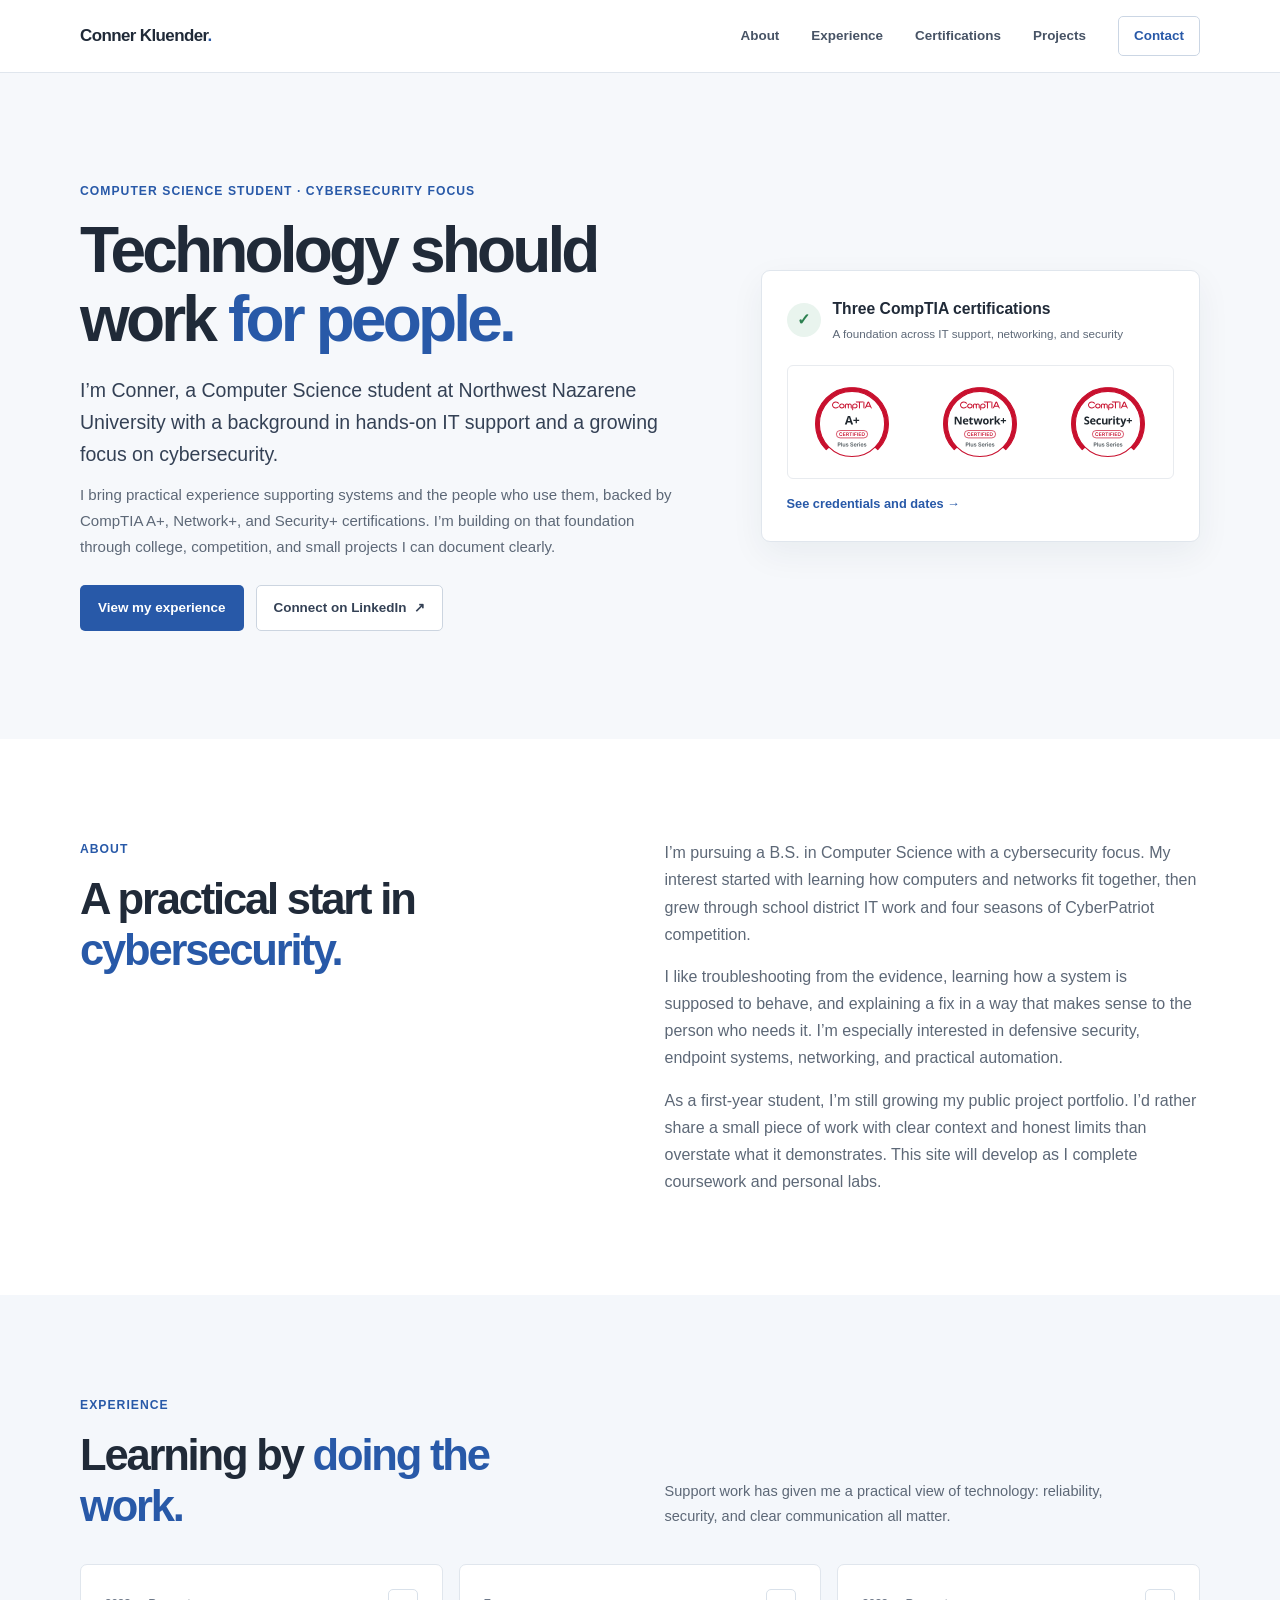
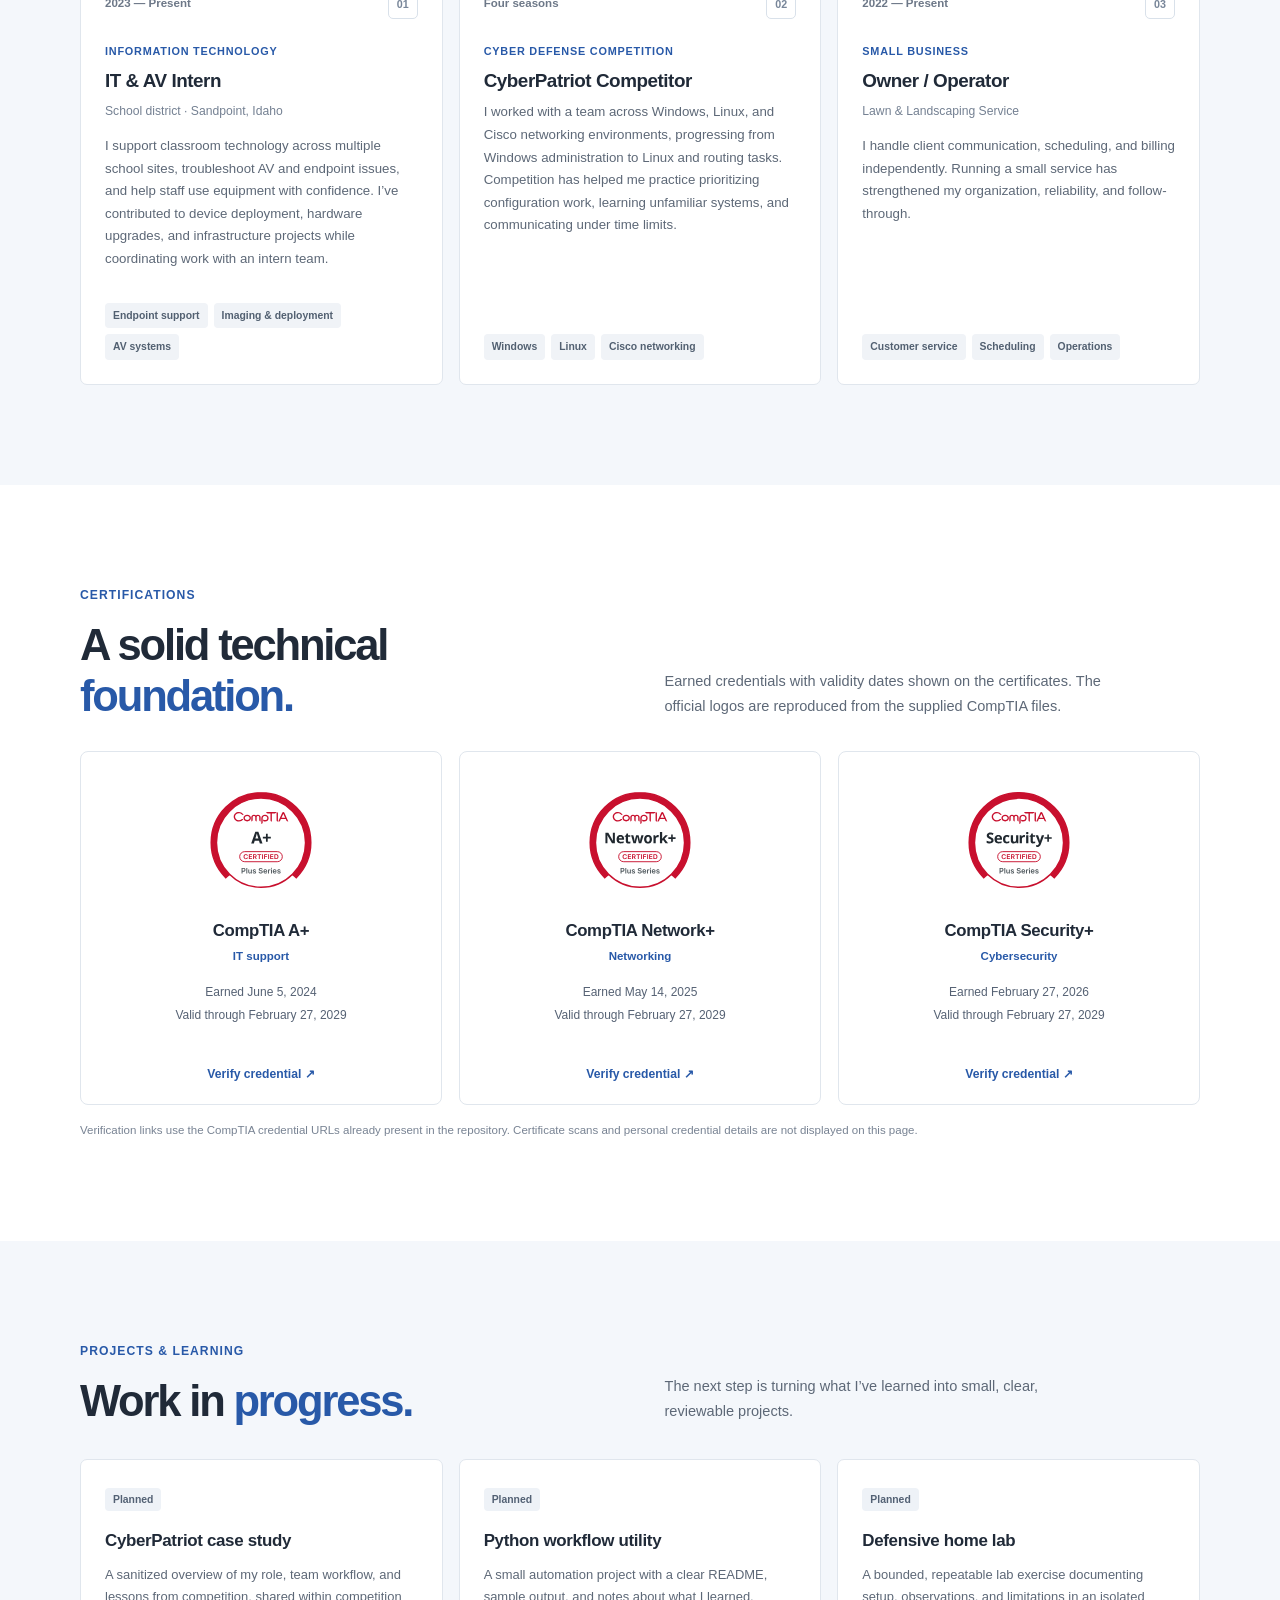
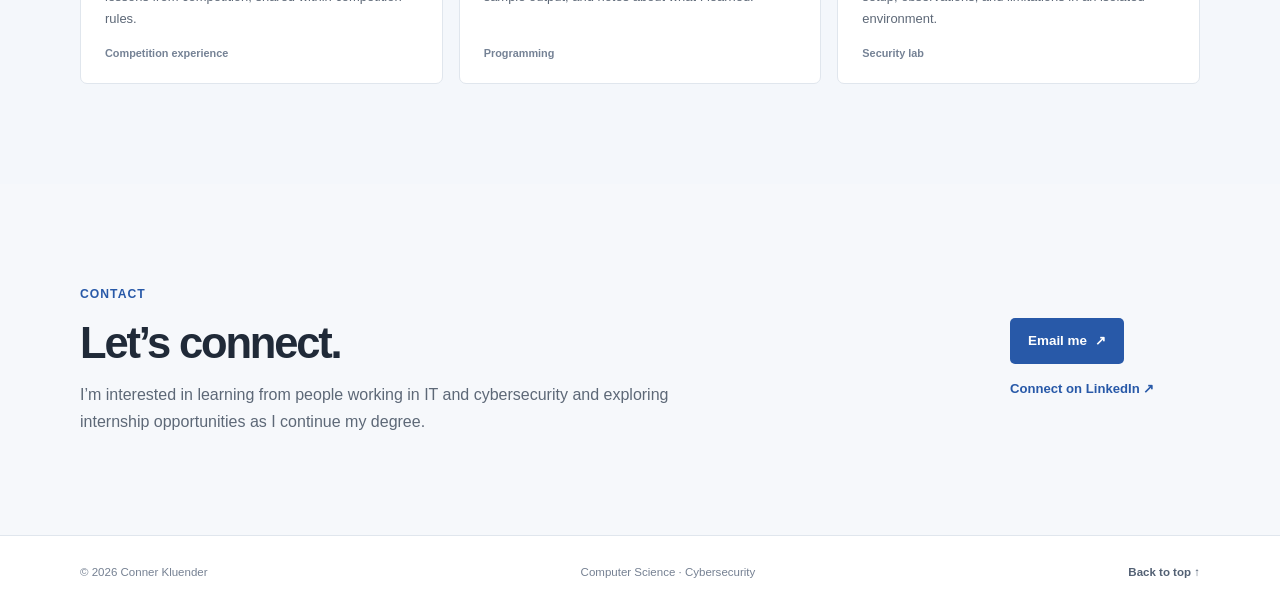
==== index.html @ 27218ed0 "chatgpt website design" ====
<!doctype html>
<html lang="en">
<head>
  <meta charset="utf-8">
  <meta name="viewport" content="width=device-width, initial-scale=1">
  <meta name="description" content="Conner Kluender is a Computer Science student focused on cybersecurity, with hands-on IT support experience and CompTIA A+, Network+, and Security+ certifications.">
  <meta name="theme-color" content="#ffffff">
  <title>Conner Kluender | Computer Science &amp; Cybersecurity</title>
  <link rel="stylesheet" href="./styles.css">
</head>
<body>
  <a class="skip-link" href="#main">Skip to content</a>

  <header class="site-header">
    <div class="container header-inner">
      <a class="brand" href="#top" aria-label="Conner Kluender home">Conner Kluender<span class="brand-dot">.</span></a>
      <nav class="main-nav" aria-label="Main navigation">
        <a href="#about">About</a>
        <a href="#experience">Experience</a>
        <a href="#certifications">Certifications</a>
        <a href="#projects">Projects</a>
        <a class="nav-contact" href="#contact">Contact</a>
      </nav>
    </div>
  </header>

  <main id="main">
    <section class="hero" id="top" aria-labelledby="hero-title">
      <div class="container hero-grid">
        <div class="hero-copy">
          <p class="eyebrow">Computer Science student · Cybersecurity focus</p>
          <h1 id="hero-title">Technology should work <span>for people.</span></h1>
          <p class="hero-lede">I’m Conner, a Computer Science student at Northwest Nazarene University with a background in hands-on IT support and a growing focus on cybersecurity.</p>
          <p class="hero-detail">I bring practical experience supporting systems and the people who use them, backed by CompTIA A+, Network+, and Security+ certifications. I’m building on that foundation through college, competition, and small projects I can document clearly.</p>
          <div class="hero-actions">
            <a class="button button-primary" href="#experience">View my experience</a>
            <a class="button button-secondary" href="https://www.linkedin.com/in/conner-kluender-5b7948302" target="_blank" rel="noopener noreferrer">Connect on LinkedIn <span aria-hidden="true">↗</span></a>
          </div>
        </div>
        <aside class="hero-proof" aria-label="CompTIA certifications">
          <div class="proof-heading"><span class="proof-icon" aria-hidden="true">✓</span><div><strong>Three CompTIA certifications</strong><small>A foundation across IT support, networking, and security</small></div></div>
          <div class="proof-logos">
            <a href="#certifications" aria-label="View CompTIA A+ certification details"><img src="./assets/certifications/a-plus.svg" alt="CompTIA A+ certification logo" width="90" height="90"></a>
            <a href="#certifications" aria-label="View CompTIA Network+ certification details"><img src="./assets/certifications/network-plus.svg" alt="CompTIA Network+ certification logo" width="90" height="90"></a>
            <a href="#certifications" aria-label="View CompTIA Security+ certification details"><img src="./assets/certifications/security-plus.svg" alt="CompTIA Security+ certification logo" width="90" height="90"></a>
          </div>
          <a class="proof-link" href="#certifications">See credentials and dates <span aria-hidden="true">→</span></a>
        </aside>
      </div>
    </section>

    <section class="about section" id="about" aria-labelledby="about-title">
      <div class="container content-grid">
        <div class="section-intro">
          <p class="eyebrow">About</p>
          <h2 id="about-title">A practical start in <span>cybersecurity.</span></h2>
        </div>
        <div class="body-copy">
          <p>I’m pursuing a B.S. in Computer Science with a cybersecurity focus. My interest started with learning how computers and networks fit together, then grew through school district IT work and four seasons of CyberPatriot competition.</p>
          <p>I like troubleshooting from the evidence, learning how a system is supposed to behave, and explaining a fix in a way that makes sense to the person who needs it. I’m especially interested in defensive security, endpoint systems, networking, and practical automation.</p>
          <p>As a first-year student, I’m still growing my public project portfolio. I’d rather share a small piece of work with clear context and honest limits than overstate what it demonstrates. This site will develop as I complete coursework and personal labs.</p>
        </div>
      </div>
    </section>

    <section class="experience section section-soft" id="experience" aria-labelledby="experience-title">
      <div class="container">
        <div class="section-title-row">
          <div class="section-intro"><p class="eyebrow">Experience</p><h2 id="experience-title">Learning by <span>doing the work.</span></h2></div>
          <p class="section-note">Support work has given me a practical view of technology: reliability, security, and clear communication all matter.</p>
        </div>
        <div class="experience-cards">
          <article class="experience-card">
            <div class="card-meta"><span>2023 — Present</span><span class="card-symbol" aria-hidden="true">01</span></div>
            <p class="card-label">Information Technology</p>
            <h3>IT &amp; AV Intern</h3>
            <p class="card-subtitle">School district · Sandpoint, Idaho</p>
            <p>I support classroom technology across multiple school sites, troubleshoot AV and endpoint issues, and help staff use equipment with confidence. I’ve contributed to device deployment, hardware upgrades, and infrastructure projects while coordinating work with an intern team.</p>
            <ul class="tag-list"><li>Endpoint support</li><li>Imaging &amp; deployment</li><li>AV systems</li></ul>
          </article>
          <article class="experience-card">
            <div class="card-meta"><span>Four seasons</span><span class="card-symbol" aria-hidden="true">02</span></div>
            <p class="card-label">Cyber Defense Competition</p>
            <h3>CyberPatriot Competitor</h3>
            <p>I worked with a team across Windows, Linux, and Cisco networking environments, progressing from Windows administration to Linux and routing tasks. Competition has helped me practice prioritizing configuration work, learning unfamiliar systems, and communicating under time limits.</p>
            <ul class="tag-list"><li>Windows</li><li>Linux</li><li>Cisco networking</li></ul>
          </article>
          <article class="experience-card">
            <div class="card-meta"><span>2022 — Present</span><span class="card-symbol" aria-hidden="true">03</span></div>
            <p class="card-label">Small Business</p>
            <h3>Owner / Operator</h3>
            <p class="card-subtitle">Lawn &amp; Landscaping Service</p>
            <p>I handle client communication, scheduling, and billing independently. Running a small service has strengthened my organization, reliability, and follow-through.</p>
            <ul class="tag-list"><li>Customer service</li><li>Scheduling</li><li>Operations</li></ul>
          </article>
        </div>
      </div>
    </section>

    <section class="certifications section" id="certifications" aria-labelledby="certifications-title">
      <div class="container">
        <div class="section-title-row cert-title-row">
          <div class="section-intro"><p class="eyebrow">Certifications</p><h2 id="certifications-title">A solid technical <span>foundation.</span></h2></div>
          <p class="section-note">Earned credentials with validity dates shown on the certificates. The official logos are reproduced from the supplied CompTIA files.</p>
        </div>
        <div class="certification-cards">
          <article class="certification-card">
            <div class="cert-logo"><img src="./assets/certifications/a-plus.svg" alt="CompTIA A+ certification logo" width="112" height="112" loading="lazy"></div>
            <h3>CompTIA A+</h3><p class="cert-focus">IT support</p>
            <p class="cert-date">Earned June 5, 2024</p><p class="cert-valid">Valid through February 27, 2029</p>
            <a class="cert-verify" href="https://cp.certmetrics.com/CompTIA/en/public/verify/credential/GJ399EG734K0VD56" target="_blank" rel="noopener noreferrer">Verify credential <span aria-hidden="true">↗</span></a>
          </article>
          <article class="certification-card">
            <div class="cert-logo"><img src="./assets/certifications/network-plus.svg" alt="CompTIA Network+ certification logo" width="112" height="112" loading="lazy"></div>
            <h3>CompTIA Network+</h3><p class="cert-focus">Networking</p>
            <p class="cert-date">Earned May 14, 2025</p><p class="cert-valid">Valid through February 27, 2029</p>
            <a class="cert-verify" href="https://cp.certmetrics.com/CompTIA/en/public/verify/credential/4NP4XCHY41QESWEJ" target="_blank" rel="noopener noreferrer">Verify credential <span aria-hidden="true">↗</span></a>
          </article>
          <article class="certification-card">
            <div class="cert-logo"><img src="./assets/certifications/security-plus.svg" alt="CompTIA Security+ certification logo" width="112" height="112" loading="lazy"></div>
            <h3>CompTIA Security+</h3><p class="cert-focus">Cybersecurity</p>
            <p class="cert-date">Earned February 27, 2026</p><p class="cert-valid">Valid through February 27, 2029</p>
            <a class="cert-verify" href="https://cp.certmetrics.com/CompTIA/en/public/verify/credential/5018861767ce4db5a5cb42b95dcff2b0" target="_blank" rel="noopener noreferrer">Verify credential <span aria-hidden="true">↗</span></a>
          </article>
        </div>
        <p class="cert-footnote">Verification links use the CompTIA credential URLs already present in the repository. Certificate scans and personal credential details are not displayed on this page.</p>
      </div>
    </section>

    <section class="projects section section-soft" id="projects" aria-labelledby="projects-title">
      <div class="container">
        <div class="section-title-row">
          <div class="section-intro"><p class="eyebrow">Projects &amp; learning</p><h2 id="projects-title">Work in <span>progress.</span></h2></div>
          <p class="section-note">The next step is turning what I’ve learned into small, clear, reviewable projects.</p>
        </div>
        <div class="project-cards">
          <article class="project-card"><span class="project-status">Planned</span><h3>CyberPatriot case study</h3><p>A sanitized overview of my role, team workflow, and lessons from competition, shared within competition rules.</p><span class="project-kind">Competition experience</span></article>
          <article class="project-card"><span class="project-status">Planned</span><h3>Python workflow utility</h3><p>A small automation project with a clear README, sample output, and notes about what I learned.</p><span class="project-kind">Programming</span></article>
          <article class="project-card"><span class="project-status">Planned</span><h3>Defensive home lab</h3><p>A bounded, repeatable lab exercise documenting setup, observations, and limitations in an isolated environment.</p><span class="project-kind">Security lab</span></article>
        </div>
      </div>
    </section>

    <section class="contact section" id="contact" aria-labelledby="contact-title">
      <div class="container contact-inner">
        <div><p class="eyebrow">Contact</p><h2 id="contact-title">Let’s connect.</h2><p>I’m interested in learning from people working in IT and cybersecurity and exploring internship opportunities as I continue my degree.</p></div>
        <div class="contact-actions"><a class="button button-primary" href="mailto:ckluender@my.nnu.edu">Email me <span aria-hidden="true">↗</span></a><a class="contact-link" href="https://www.linkedin.com/in/conner-kluender-5b7948302" target="_blank" rel="noopener noreferrer">Connect on LinkedIn <span aria-hidden="true">↗</span></a></div>
      </div>
    </section>
  </main>

  <footer class="site-footer"><div class="container footer-inner"><p>© 2026 Conner Kluender</p><p>Computer Science · Cybersecurity</p><a href="#top">Back to top ↑</a></div></footer>
</body>
</html>
---- styles.css ----
:root {
  color-scheme: light;
  --ink: #202a38;
  --muted: #5d6877;
  --soft: #f4f7fb;
  --line: #e0e6ed;
  --blue: #2859a8;
  --blue-dark: #1c427e;
  --blue-pale: #eef4fc;
  --white: #fff;
  --content: 1120px;
  --font: "Segoe UI", Arial, sans-serif;
}

* { box-sizing: border-box; }
html { scroll-behavior: smooth; scroll-padding-top: 82px; }
body { margin: 0; color: var(--ink); background: var(--white); font: 16px/1.7 var(--font); -webkit-font-smoothing: antialiased; }
a { color: inherit; }
.container { width: min(var(--content), calc(100% - 48px)); margin-inline: auto; }
.skip-link { position: absolute; top: 8px; left: 8px; z-index: 20; padding: 10px 14px; transform: translateY(-160%); border-radius: 5px; background: var(--white); color: var(--ink); box-shadow: 0 2px 12px #0002; }
.skip-link:focus { transform: translateY(0); }
.site-header { position: sticky; top: 0; z-index: 10; border-bottom: 1px solid var(--line); background: rgba(255, 255, 255, .97); }
.header-inner { display: flex; min-height: 72px; align-items: center; justify-content: space-between; gap: 28px; }
.brand { color: var(--ink); font-size: 1.06rem; font-weight: 750; letter-spacing: -.035em; text-decoration: none; white-space: nowrap; }
.brand-dot { color: var(--blue); }
.main-nav { display: flex; align-items: center; gap: clamp(17px, 2.7vw, 32px); }
.main-nav a { color: #475365; font-size: .84rem; font-weight: 600; text-decoration: none; transition: color .18s ease; }
.main-nav a:hover { color: var(--blue); }
.main-nav .nav-contact { padding: 8px 15px; border: 1px solid #cbd6e4; border-radius: 5px; color: var(--blue); }
.main-nav .nav-contact:hover { border-color: var(--blue); background: var(--blue-pale); }
.hero { padding: clamp(64px, 8.5vw, 108px) 0; background: #f6f8fb; }
.hero-grid { display: grid; grid-template-columns: minmax(0, 1.15fr) minmax(340px, .85fr); gap: clamp(42px, 7vw, 86px); align-items: center; }
.eyebrow { margin: 0 0 14px; color: var(--blue); font-size: .76rem; font-weight: 750; letter-spacing: .085em; text-transform: uppercase; }
h1, h2, h3, p { margin-top: 0; }
h1 { max-width: 650px; margin-bottom: 20px; font-size: clamp(2.6rem, 5vw, 4.2rem); font-weight: 730; letter-spacing: -.06em; line-height: 1.08; }
h1 span, h2 span { color: var(--blue); }
.hero-lede { max-width: 620px; margin-bottom: 12px; color: #344155; font-size: clamp(1.05rem, 1.6vw, 1.22rem); line-height: 1.65; }
.hero-detail { max-width: 620px; margin-bottom: 26px; color: var(--muted); font-size: .94rem; }
.hero-actions { display: flex; flex-wrap: wrap; gap: 12px; }
.button { display: inline-flex; min-height: 46px; align-items: center; justify-content: center; gap: 8px; padding: 0 17px; border: 1px solid transparent; border-radius: 5px; font-size: .84rem; font-weight: 700; text-decoration: none; transition: background .18s ease, border-color .18s ease, transform .18s ease; }
.button:hover { transform: translateY(-1px); }
.button-primary { background: var(--blue); color: var(--white); }
.button-primary:hover { background: var(--blue-dark); }
.button-secondary { border-color: #ccd5e0; background: var(--white); color: #344155; }
.button-secondary:hover { border-color: #9eafc3; background: #fbfcfe; }
.hero-proof { padding: 25px; border: 1px solid var(--line); border-radius: 9px; background: var(--white); box-shadow: 0 12px 34px rgba(25, 46, 76, .06); }
.proof-heading { display: flex; align-items: center; gap: 12px; margin-bottom: 21px; }
.proof-icon { display: grid; width: 34px; height: 34px; flex: none; place-items: center; border-radius: 50%; background: #e9f4ee; color: #2c8050; font-weight: 800; }
.proof-heading strong, .proof-heading small { display: block; }
.proof-heading strong { font-size: .98rem; }
.proof-heading small { margin-top: 2px; color: var(--muted); font-size: .73rem; }
.proof-logos { display: grid; grid-template-columns: repeat(3, 1fr); gap: 8px; align-items: center; justify-items: center; padding: 12px 5px; border: 1px solid #e8ebef; border-radius: 6px; background: #fff; }
.proof-logos a { display: grid; min-width: 0; min-height: 78px; place-items: center; padding: 3px; border-radius: 4px; }
.proof-logos a:hover { background: #f6f7f9; }
.proof-logos img { display: block; width: min(100%, 82px); height: auto; }
.proof-link { display: inline-block; margin-top: 14px; color: var(--blue); font-size: .8rem; font-weight: 700; text-decoration: none; }
.proof-link:hover { text-decoration: underline; text-underline-offset: 3px; }
.section { padding: clamp(65px, 8vw, 100px) 0; }
.content-grid, .section-title-row { display: grid; grid-template-columns: minmax(0, .95fr) minmax(0, 1.05fr); gap: clamp(38px, 8vw, 100px); align-items: start; }
h2 { margin-bottom: 0; font-size: clamp(2rem, 3.4vw, 3rem); font-weight: 720; letter-spacing: -.05em; line-height: 1.17; }
.body-copy { color: var(--muted); }
.body-copy p { margin-bottom: 15px; }
.body-copy p:last-child { margin-bottom: 0; }
.section-soft { background: var(--soft); }
.section-title-row { align-items: end; margin-bottom: 32px; }
.section-note { max-width: 440px; margin: 0 0 3px; color: var(--muted); font-size: .91rem; }
.experience-cards { display: grid; grid-template-columns: repeat(3, minmax(0, 1fr)); gap: 16px; }
.experience-card { display: flex; min-height: 390px; flex-direction: column; padding: 24px; border: 1px solid var(--line); border-radius: 7px; background: var(--white); }
.card-meta { display: flex; align-items: center; justify-content: space-between; margin-bottom: 23px; color: #6d7888; font-size: .72rem; font-weight: 650; }
.card-symbol { display: grid; width: 30px; height: 30px; place-items: center; border: 1px solid #d9e1ea; border-radius: 5px; color: #788699; font-size: .67rem; }
.card-label { margin-bottom: 5px; color: var(--blue); font-size: .68rem; font-weight: 750; letter-spacing: .07em; text-transform: uppercase; }
.experience-card h3 { margin-bottom: 4px; font-size: 1.18rem; letter-spacing: -.025em; }
.card-subtitle { margin-bottom: 13px; color: #748092; font-size: .76rem; }
.experience-card > p:not(.card-label):not(.card-subtitle) { margin-bottom: 18px; color: var(--muted); font-size: .83rem; line-height: 1.7; }
.tag-list { display: flex; flex-wrap: wrap; gap: 6px; margin: auto 0 0; padding: 14px 0 0; list-style: none; }
.tag-list li { padding: 4px 8px; border-radius: 4px; background: #f0f3f7; color: #526071; font-size: .65rem; font-weight: 600; }
.certifications { background: var(--white); }
.cert-title-row { margin-bottom: 30px; }
.certification-cards { display: grid; grid-template-columns: repeat(3, minmax(0, 1fr)); gap: 17px; }
.certification-card { display: flex; min-height: 354px; flex-direction: column; align-items: center; padding: 23px 20px 20px; border: 1px solid var(--line); border-radius: 8px; background: #fff; text-align: center; }
.cert-logo { display: grid; width: 100%; min-height: 130px; place-items: center; margin-bottom: 12px; padding: 8px; background: #fff; }
.cert-logo img { display: block; width: 112px; height: 112px; object-fit: contain; }
.certification-card h3 { margin-bottom: 0; font-size: 1.05rem; letter-spacing: -.02em; }
.cert-focus { margin: 1px 0 15px; color: var(--blue); font-size: .72rem; font-weight: 700; }
.cert-date, .cert-valid { margin: 0 0 3px; color: #566274; font-size: .75rem; }
.cert-verify { margin-top: auto; padding-top: 15px; color: var(--blue); font-size: .76rem; font-weight: 700; text-decoration: none; }
.cert-verify:hover { text-decoration: underline; text-underline-offset: 3px; }
.cert-footnote { margin: 16px 0 0; color: #788393; font-size: .72rem; }
.project-cards { display: grid; grid-template-columns: repeat(3, minmax(0, 1fr)); gap: 16px; }
.project-card { position: relative; min-height: 225px; padding: 24px; border: 1px solid var(--line); border-radius: 7px; background: var(--white); }
.project-status { display: inline-block; margin-bottom: 16px; padding: 3px 8px; border-radius: 4px; background: #eef2f7; color: #536174; font-size: .65rem; font-weight: 700; }
.project-card h3 { margin-bottom: 8px; font-size: 1.06rem; letter-spacing: -.02em; }
.project-card p { margin-bottom: 18px; color: var(--muted); font-size: .81rem; }
.project-kind { position: absolute; bottom: 20px; color: #758295; font-size: .68rem; font-weight: 650; }
.contact { background: #f6f8fb; }
.contact-inner { display: flex; align-items: center; justify-content: space-between; gap: 50px; }
.contact-inner > div:first-child { max-width: 660px; }
.contact-inner h2 { margin-bottom: 12px; }
.contact-inner > div:first-child > p:last-child { margin-bottom: 0; color: var(--muted); }
.contact-actions { display: flex; min-width: 190px; flex-direction: column; align-items: flex-start; gap: 14px; }
.contact-link { color: var(--blue); font-size: .82rem; font-weight: 700; text-decoration: none; }
.contact-link:hover { text-decoration: underline; text-underline-offset: 3px; }
.site-footer { border-top: 1px solid var(--line); background: var(--white); }
.footer-inner { display: flex; min-height: 72px; align-items: center; justify-content: space-between; gap: 18px; color: #758092; font-size: .72rem; }
.footer-inner p { margin: 0; }
.footer-inner a { color: #536174; font-weight: 650; text-decoration: none; }
.footer-inner a:hover { color: var(--blue); }
a:focus-visible { outline: 3px solid #be8123; outline-offset: 3px; }

@media (max-width: 900px) {
  .hero-grid { grid-template-columns: minmax(0, 1.1fr) minmax(295px, .9fr); gap: 35px; }
  .experience-cards { grid-template-columns: repeat(2, minmax(0, 1fr)); }
  .experience-card:last-child { grid-column: 1 / -1; min-height: 300px; }
}
@media (max-width: 720px) {
  .container { width: min(var(--content), calc(100% - 36px)); }
  .main-nav { gap: 14px; }
  .main-nav a { font-size: .75rem; }
  .hero-grid { grid-template-columns: 1fr; }
  .hero-proof { max-width: 480px; }
  .content-grid, .section-title-row { grid-template-columns: 1fr; gap: 20px; }
  .certification-cards, .project-cards { grid-template-columns: repeat(2, minmax(0, 1fr)); }
  .certification-card:last-child, .project-card:last-child { grid-column: 1 / -1; }
}
@media (max-width: 540px) {
  html { scroll-padding-top: 70px; }
  .container { width: calc(100% - 32px); }
  .header-inner { min-height: 64px; gap: 12px; }
  .brand { font-size: .94rem; }
  .main-nav { gap: 11px; }
  .main-nav a { font-size: .69rem; }
  .main-nav a:nth-child(2), .main-nav a:nth-child(4) { display: none; }
  .main-nav .nav-contact { padding: 6px 10px; }
  .hero { padding: 60px 0 66px; }
  h1 { font-size: clamp(2.45rem, 12vw, 3.4rem); }
  .hero-actions { align-items: stretch; flex-direction: column; }
  .button { width: fit-content; }
  .experience-cards, .certification-cards, .project-cards { grid-template-columns: 1fr; }
  .experience-card, .experience-card:last-child { grid-column: auto; min-height: 0; }
  .experience-card { padding: 22px; }
  .certification-card, .certification-card:last-child { grid-column: auto; min-height: 340px; }
  .project-card, .project-card:last-child { grid-column: auto; min-height: 210px; }
  .contact-inner { align-items: flex-start; flex-direction: column; gap: 26px; }
  .contact-actions { flex-direction: row; align-items: center; }
  .footer-inner { min-height: 90px; flex-wrap: wrap; justify-content: flex-start; padding: 14px 0; }
  .footer-inner p:first-child { flex: 0 0 100%; }
}
@media (prefers-reduced-motion: reduce) {
  *, *::before, *::after { scroll-behavior: auto !important; transition-duration: .01ms !important; }
}
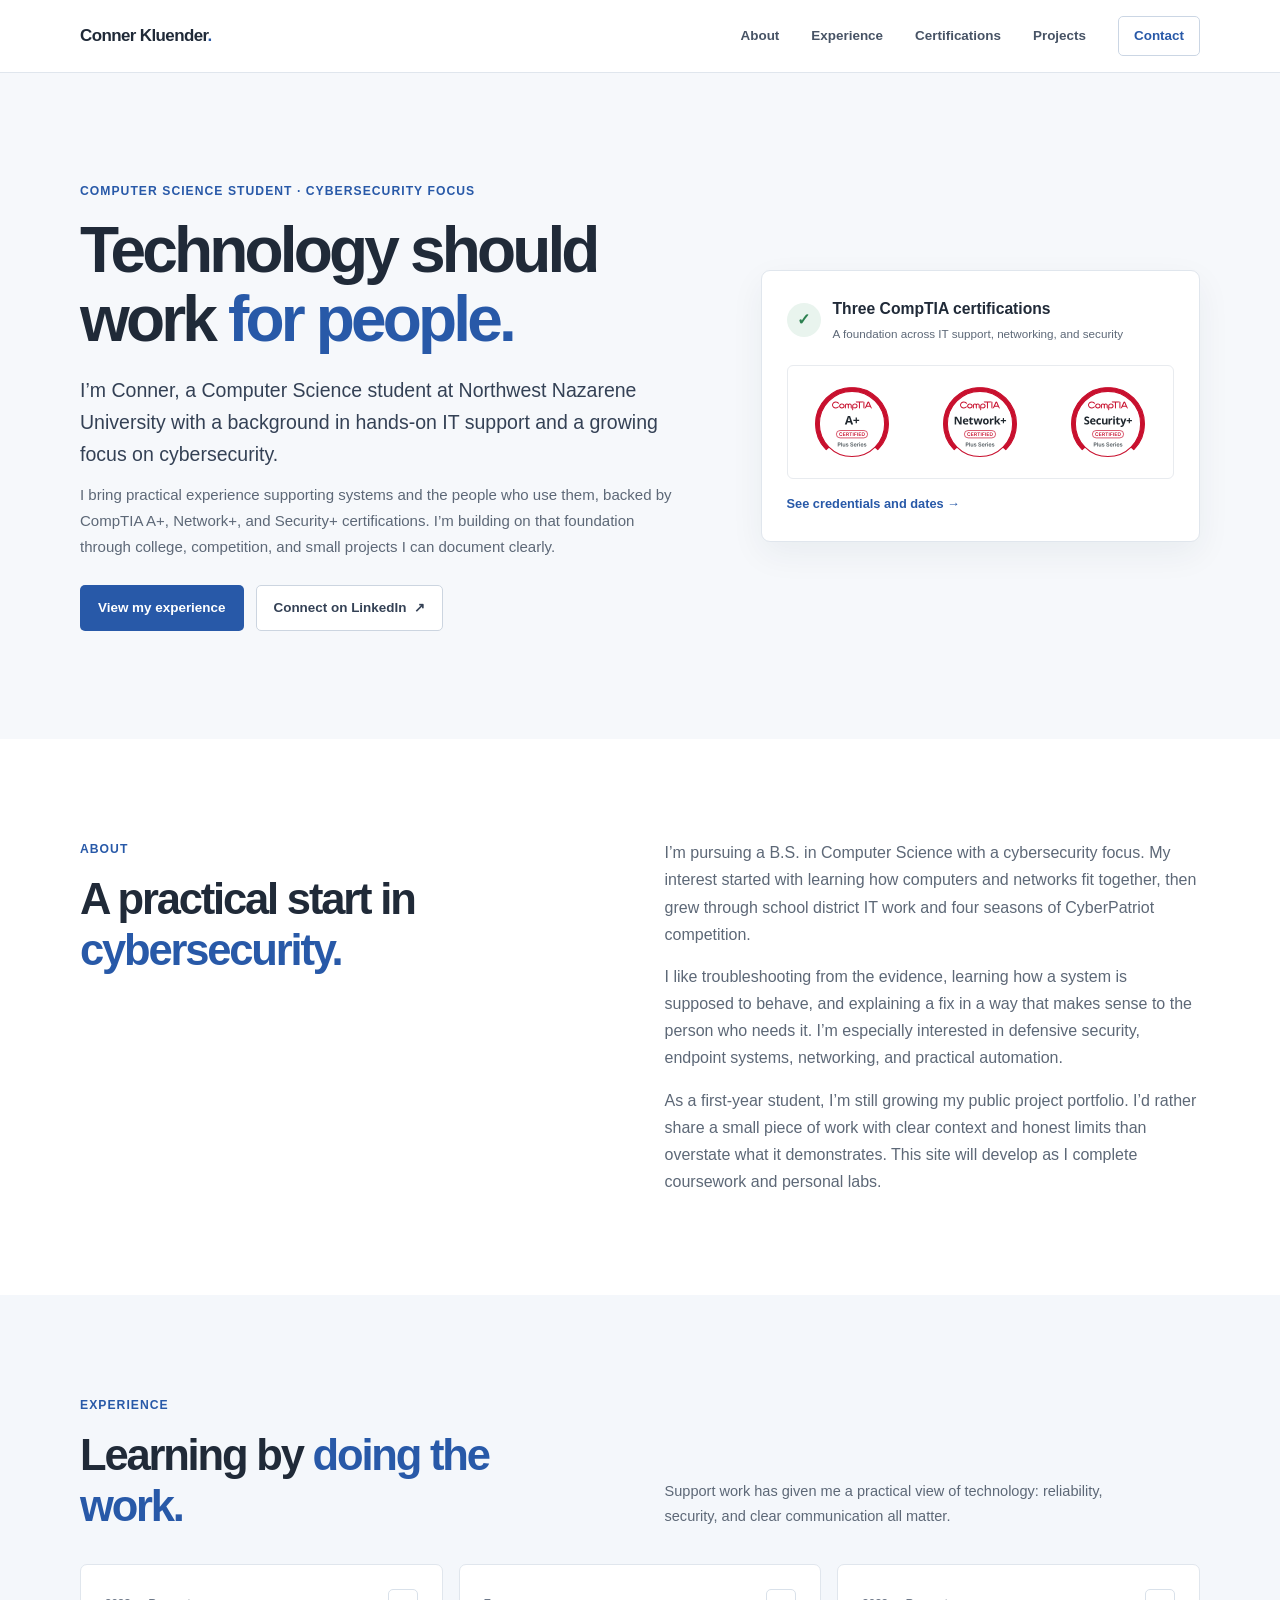
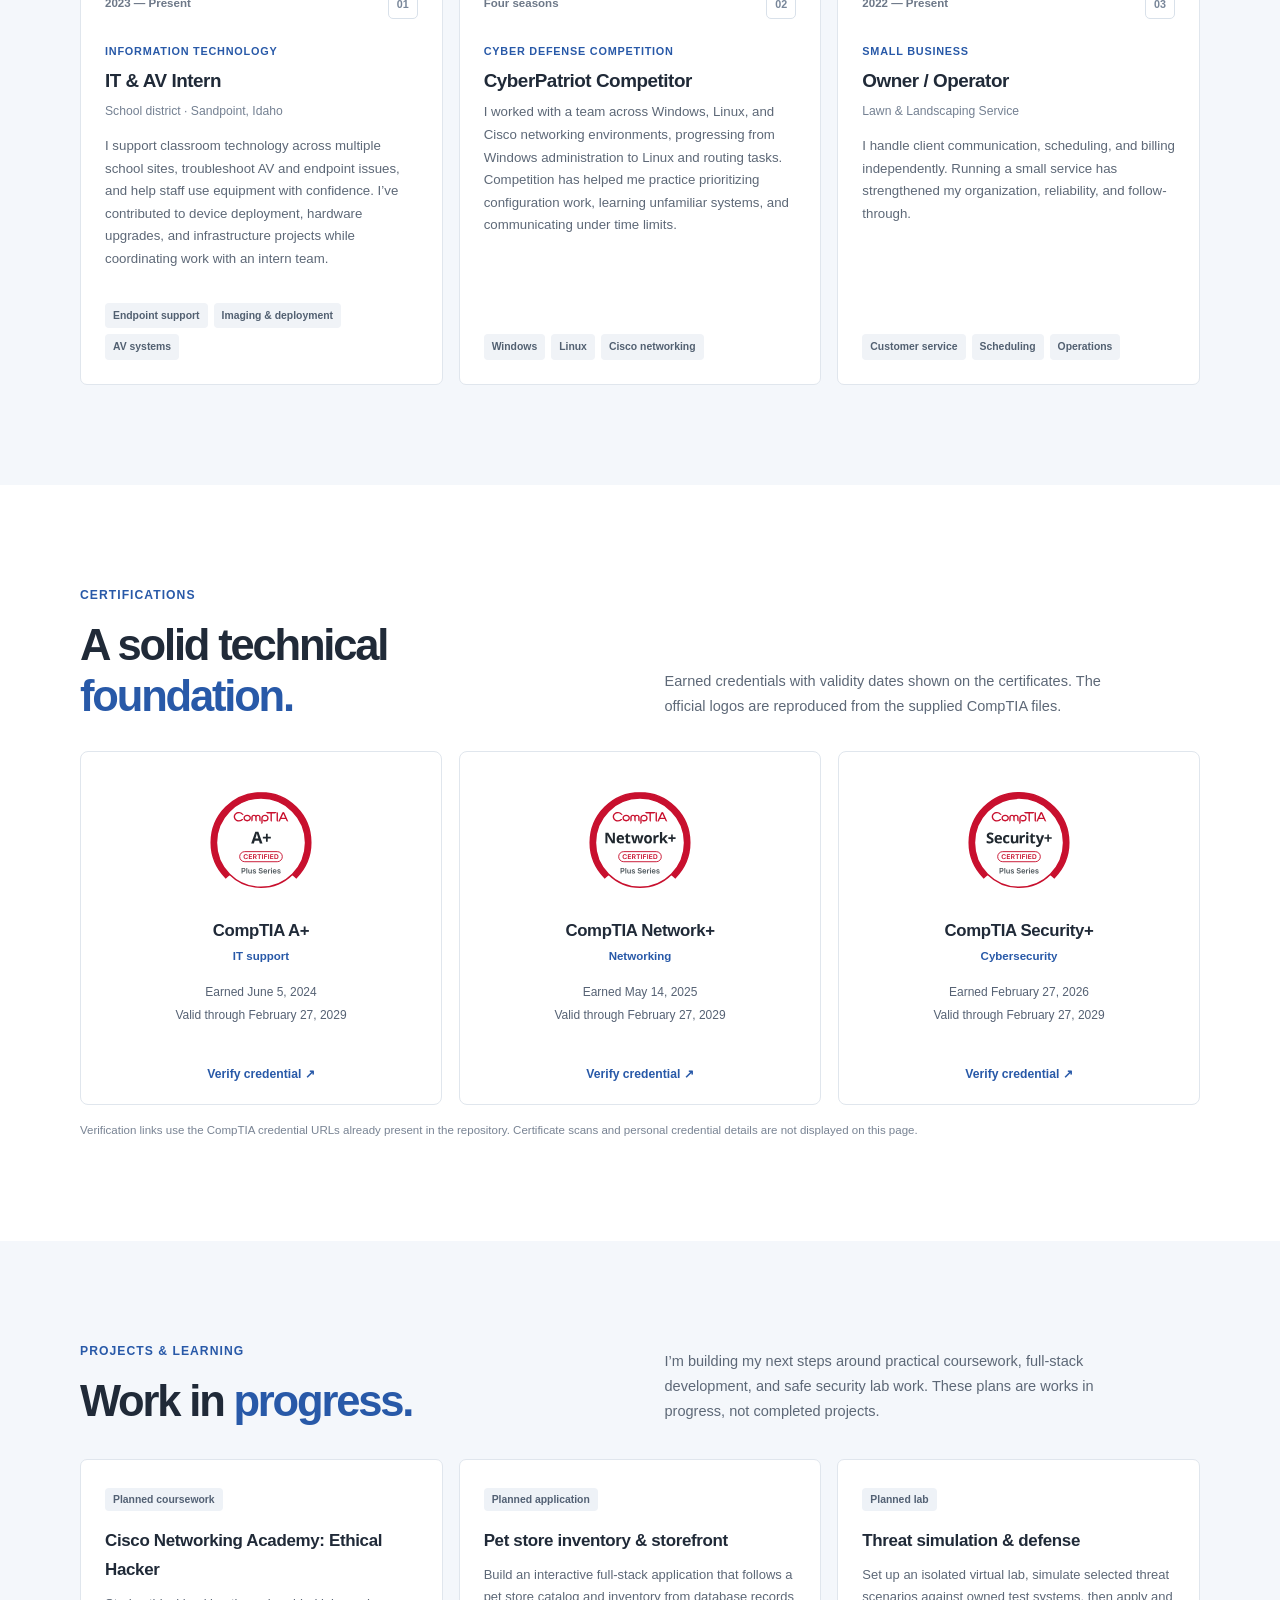
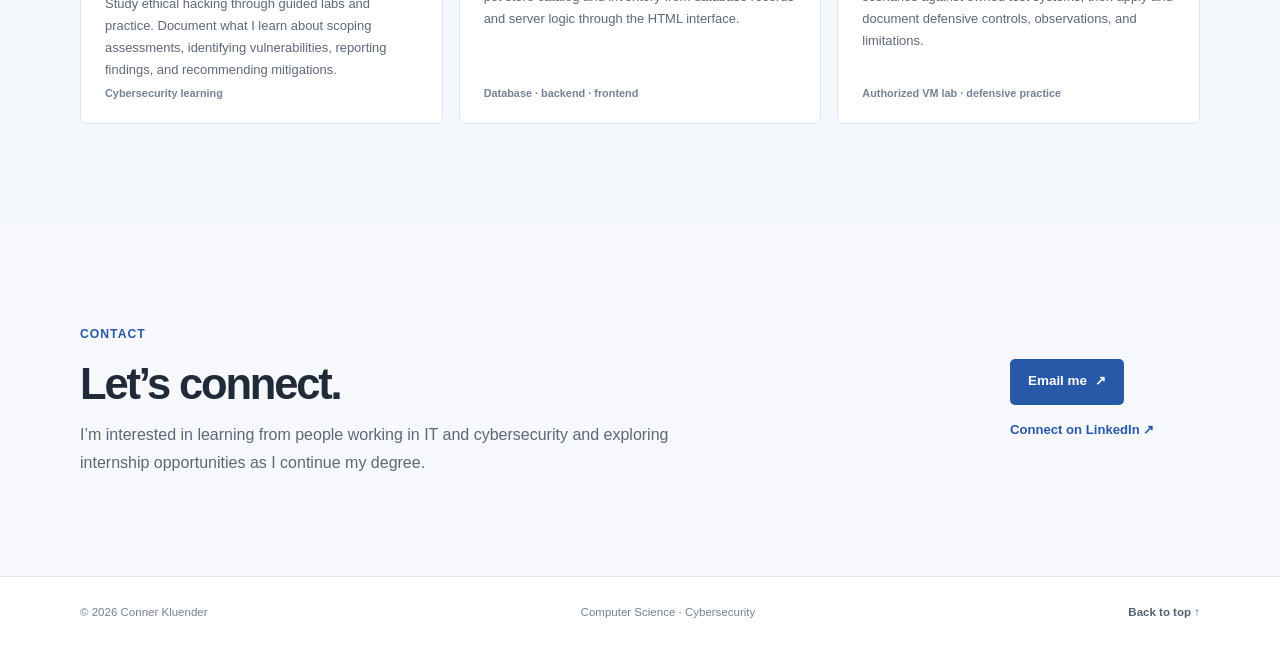
==== commit 6acd7551: "Update index.html" ====
--- a/index.html
+++ b/index.html
@@ -131,12 +131,12 @@
       <div class="container">
         <div class="section-title-row">
           <div class="section-intro"><p class="eyebrow">Projects &amp; learning</p><h2 id="projects-title">Work in <span>progress.</span></h2></div>
-          <p class="section-note">The next step is turning what I’ve learned into small, clear, reviewable projects.</p>
+          <p class="section-note">I’m building my next steps around practical coursework, full-stack development, and safe security lab work. These plans are works in progress, not completed projects.</p>
         </div>
         <div class="project-cards">
-          <article class="project-card"><span class="project-status">Planned</span><h3>CyberPatriot case study</h3><p>A sanitized overview of my role, team workflow, and lessons from competition, shared within competition rules.</p><span class="project-kind">Competition experience</span></article>
-          <article class="project-card"><span class="project-status">Planned</span><h3>Python workflow utility</h3><p>A small automation project with a clear README, sample output, and notes about what I learned.</p><span class="project-kind">Programming</span></article>
-          <article class="project-card"><span class="project-status">Planned</span><h3>Defensive home lab</h3><p>A bounded, repeatable lab exercise documenting setup, observations, and limitations in an isolated environment.</p><span class="project-kind">Security lab</span></article>
+          <article class="project-card"><span class="project-status">Planned coursework</span><h3>Cisco Networking Academy: Ethical Hacker</h3><p>Study ethical hacking through guided labs and practice. Document what I learn about scoping assessments, identifying vulnerabilities, reporting findings, and recommending mitigations.</p><span class="project-kind">Cybersecurity learning</span></article>
+          <article class="project-card"><span class="project-status">Planned application</span><h3>Pet store inventory &amp; storefront</h3><p>Build an interactive full-stack application that follows a pet store catalog and inventory from database records and server logic through the HTML interface.</p><span class="project-kind">Database · backend · frontend</span></article>
+          <article class="project-card"><span class="project-status">Planned lab</span><h3>Threat simulation &amp; defense</h3><p>Set up an isolated virtual lab, simulate selected threat scenarios against owned test systems, then apply and document defensive controls, observations, and limitations.</p><span class="project-kind">Authorized VM lab · defensive practice</span></article>
         </div>
       </div>
     </section>
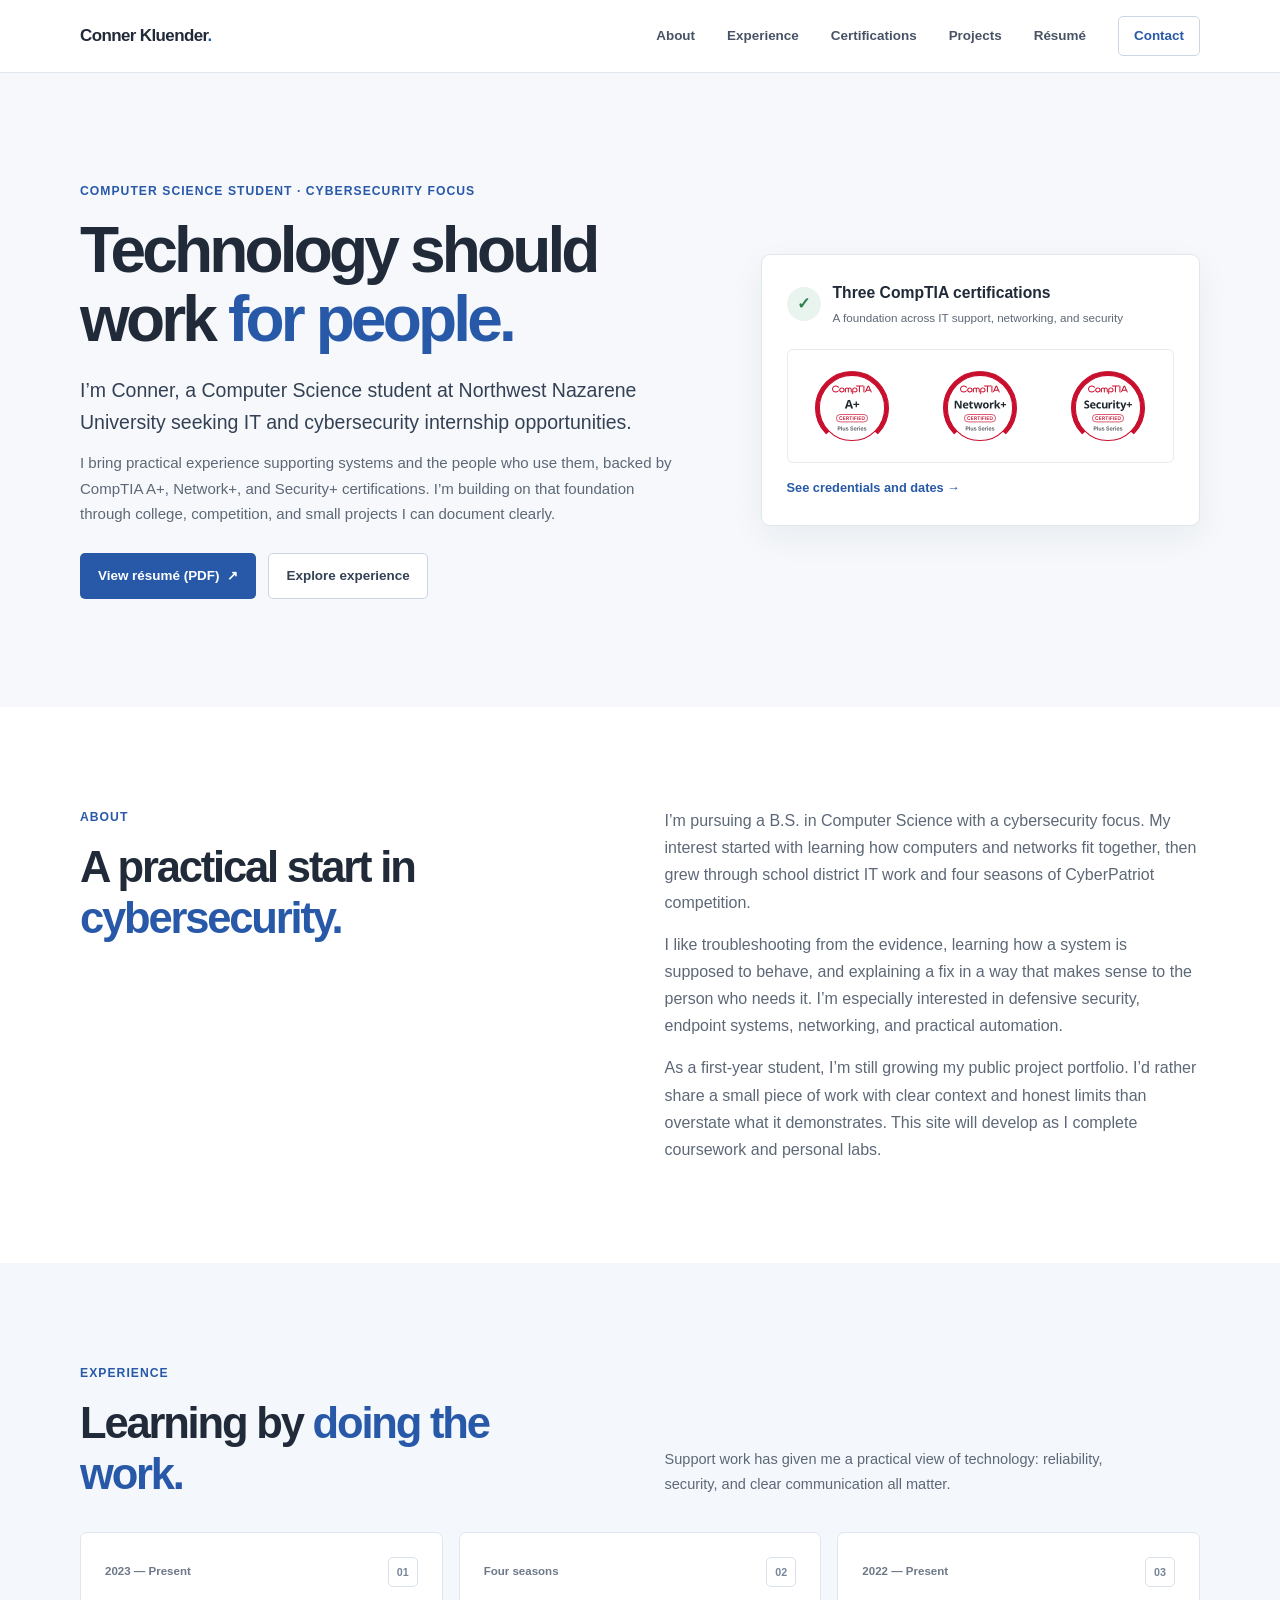
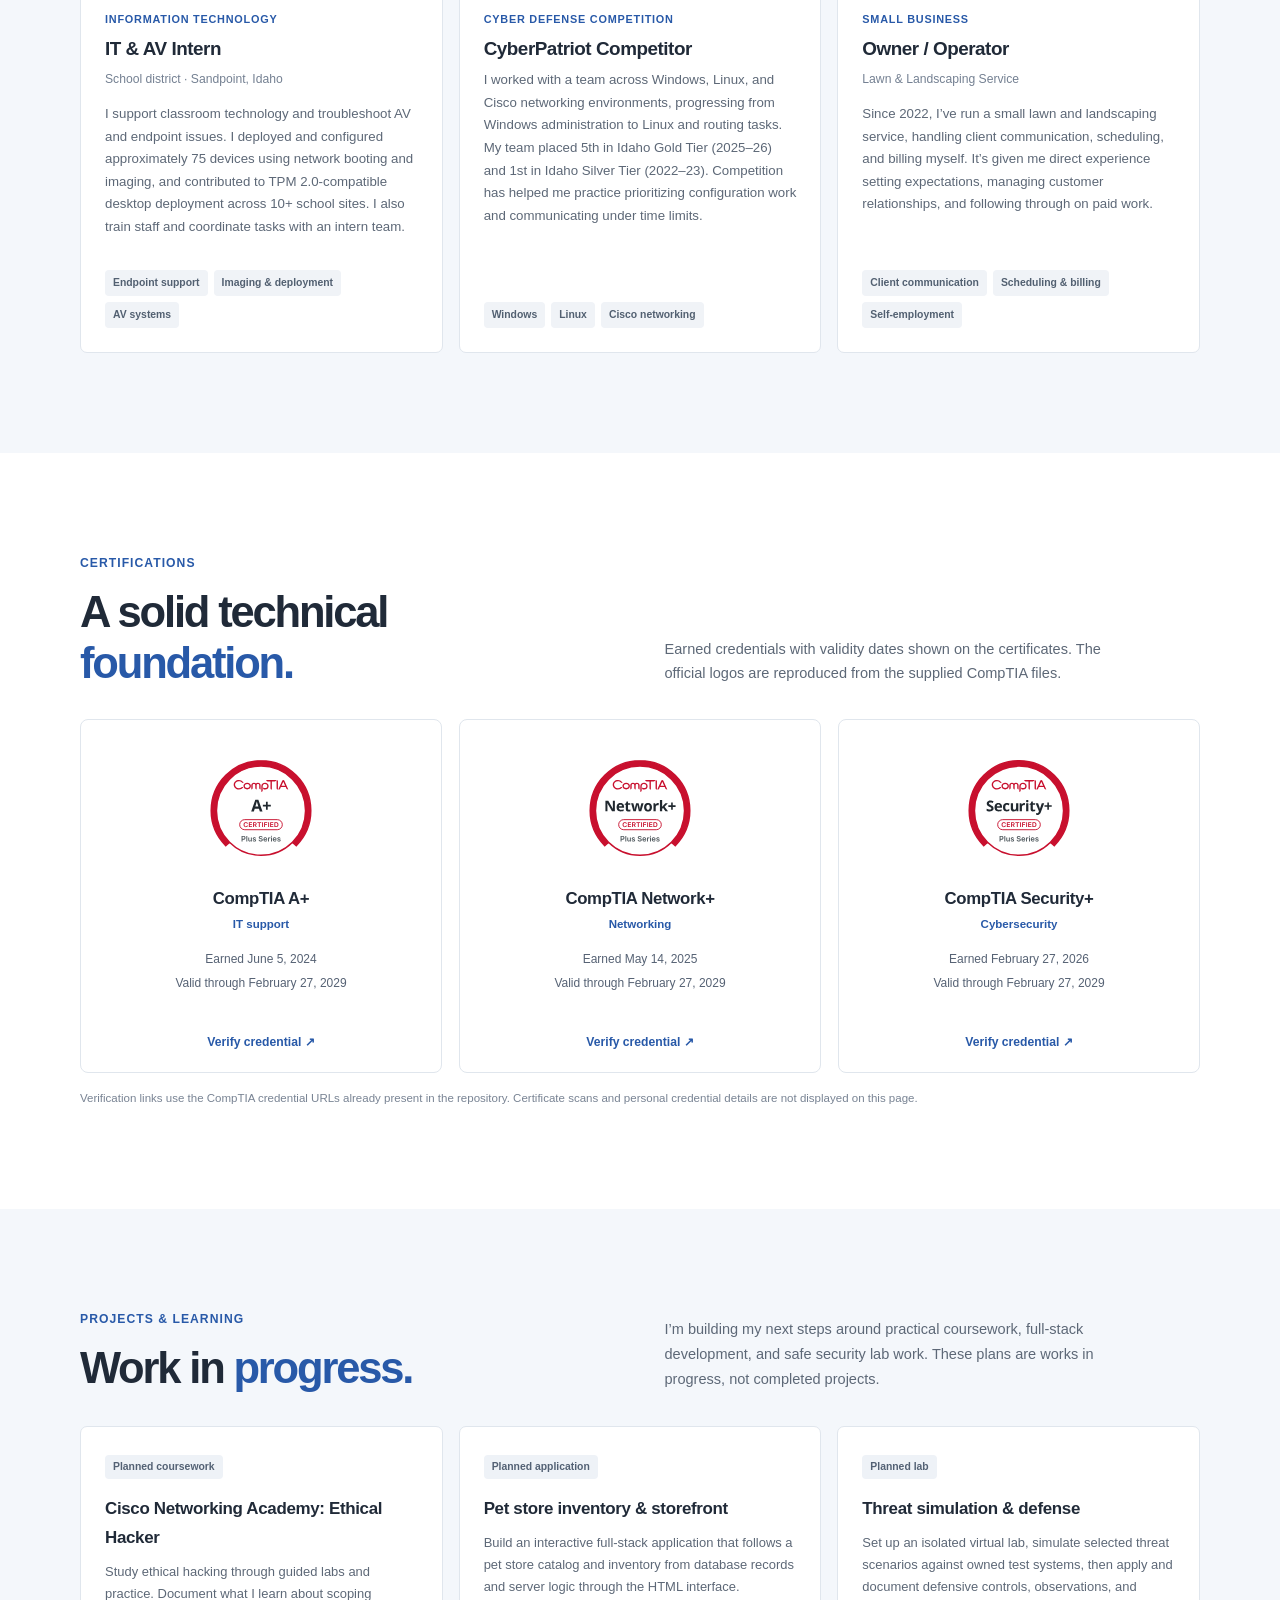
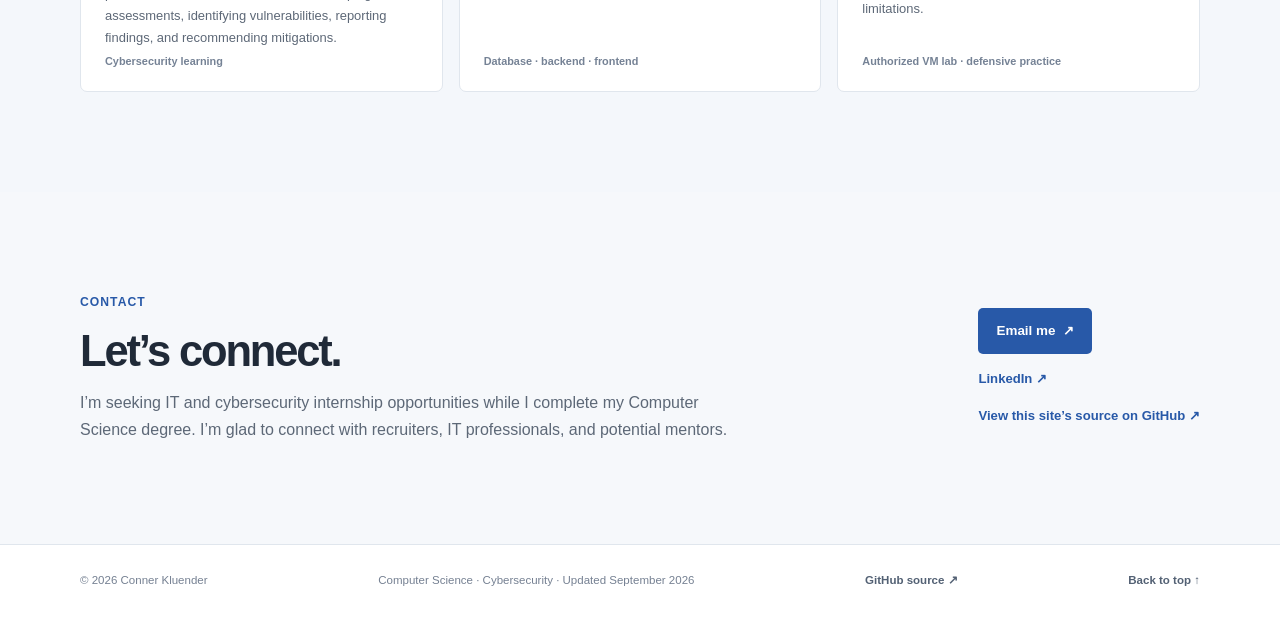
==== commit b85417c5: "improvements" ====
--- a/index.html
+++ b/index.html
@@ -19,6 +19,7 @@
         <a href="#experience">Experience</a>
         <a href="#certifications">Certifications</a>
         <a href="#projects">Projects</a>
+        <a href="./assets/Conner-Kluender-Resume.pdf" target="_blank" rel="noopener noreferrer">Résumé</a>
         <a class="nav-contact" href="#contact">Contact</a>
       </nav>
     </div>
@@ -30,11 +31,11 @@
         <div class="hero-copy">
           <p class="eyebrow">Computer Science student · Cybersecurity focus</p>
           <h1 id="hero-title">Technology should work <span>for people.</span></h1>
-          <p class="hero-lede">I’m Conner, a Computer Science student at Northwest Nazarene University with a background in hands-on IT support and a growing focus on cybersecurity.</p>
+          <p class="hero-lede">I’m Conner, a Computer Science student at Northwest Nazarene University seeking IT and cybersecurity internship opportunities.</p>
           <p class="hero-detail">I bring practical experience supporting systems and the people who use them, backed by CompTIA A+, Network+, and Security+ certifications. I’m building on that foundation through college, competition, and small projects I can document clearly.</p>
           <div class="hero-actions">
-            <a class="button button-primary" href="#experience">View my experience</a>
-            <a class="button button-secondary" href="https://www.linkedin.com/in/conner-kluender-5b7948302" target="_blank" rel="noopener noreferrer">Connect on LinkedIn <span aria-hidden="true">↗</span></a>
+            <a class="button button-primary" href="./assets/Conner-Kluender-Resume.pdf" target="_blank" rel="noopener noreferrer">View résumé (PDF) <span aria-hidden="true">↗</span></a>
+            <a class="button button-secondary" href="#experience">Explore experience</a>
           </div>
         </div>
         <aside class="hero-proof" aria-label="CompTIA certifications">
@@ -75,14 +76,14 @@
             <p class="card-label">Information Technology</p>
             <h3>IT &amp; AV Intern</h3>
             <p class="card-subtitle">School district · Sandpoint, Idaho</p>
-            <p>I support classroom technology across multiple school sites, troubleshoot AV and endpoint issues, and help staff use equipment with confidence. I’ve contributed to device deployment, hardware upgrades, and infrastructure projects while coordinating work with an intern team.</p>
+            <p>I support classroom technology and troubleshoot AV and endpoint issues. I deployed and configured approximately 75 devices using network booting and imaging, and contributed to TPM 2.0-compatible desktop deployment across 10+ school sites. I also train staff and coordinate tasks with an intern team.</p>
             <ul class="tag-list"><li>Endpoint support</li><li>Imaging &amp; deployment</li><li>AV systems</li></ul>
           </article>
           <article class="experience-card">
             <div class="card-meta"><span>Four seasons</span><span class="card-symbol" aria-hidden="true">02</span></div>
             <p class="card-label">Cyber Defense Competition</p>
             <h3>CyberPatriot Competitor</h3>
-            <p>I worked with a team across Windows, Linux, and Cisco networking environments, progressing from Windows administration to Linux and routing tasks. Competition has helped me practice prioritizing configuration work, learning unfamiliar systems, and communicating under time limits.</p>
+            <p>I worked with a team across Windows, Linux, and Cisco networking environments, progressing from Windows administration to Linux and routing tasks. My team placed 5th in Idaho Gold Tier (2025–26) and 1st in Idaho Silver Tier (2022–23). Competition has helped me practice prioritizing configuration work and communicating under time limits.</p>
             <ul class="tag-list"><li>Windows</li><li>Linux</li><li>Cisco networking</li></ul>
           </article>
           <article class="experience-card">
@@ -90,8 +91,8 @@
             <p class="card-label">Small Business</p>
             <h3>Owner / Operator</h3>
             <p class="card-subtitle">Lawn &amp; Landscaping Service</p>
-            <p>I handle client communication, scheduling, and billing independently. Running a small service has strengthened my organization, reliability, and follow-through.</p>
-            <ul class="tag-list"><li>Customer service</li><li>Scheduling</li><li>Operations</li></ul>
+            <p>Since 2022, I’ve run a small lawn and landscaping service, handling client communication, scheduling, and billing myself. It’s given me direct experience setting expectations, managing customer relationships, and following through on paid work.</p>
+            <ul class="tag-list"><li>Client communication</li><li>Scheduling &amp; billing</li><li>Self-employment</li></ul>
           </article>
         </div>
       </div>
@@ -143,12 +144,12 @@
 
     <section class="contact section" id="contact" aria-labelledby="contact-title">
       <div class="container contact-inner">
-        <div><p class="eyebrow">Contact</p><h2 id="contact-title">Let’s connect.</h2><p>I’m interested in learning from people working in IT and cybersecurity and exploring internship opportunities as I continue my degree.</p></div>
-        <div class="contact-actions"><a class="button button-primary" href="mailto:ckluender@my.nnu.edu">Email me <span aria-hidden="true">↗</span></a><a class="contact-link" href="https://www.linkedin.com/in/conner-kluender-5b7948302" target="_blank" rel="noopener noreferrer">Connect on LinkedIn <span aria-hidden="true">↗</span></a></div>
+        <div><p class="eyebrow">Contact</p><h2 id="contact-title">Let’s connect.</h2><p>I’m seeking IT and cybersecurity internship opportunities while I complete my Computer Science degree. I’m glad to connect with recruiters, IT professionals, and potential mentors.</p></div>
+        <div class="contact-actions"><a class="button button-primary" href="mailto:cskluender@icloud.com">Email me <span aria-hidden="true">↗</span></a><a class="contact-link" href="https://www.linkedin.com/in/conner-kluender-5b7948302" target="_blank" rel="noopener noreferrer">LinkedIn <span aria-hidden="true">↗</span></a><a class="contact-link" href="https://github.com/Connerclue/Connerclue.github.io" target="_blank" rel="noopener noreferrer">View this site’s source on GitHub <span aria-hidden="true">↗</span></a></div>
       </div>
     </section>
   </main>
 
-  <footer class="site-footer"><div class="container footer-inner"><p>© 2026 Conner Kluender</p><p>Computer Science · Cybersecurity</p><a href="#top">Back to top ↑</a></div></footer>
+  <footer class="site-footer"><div class="container footer-inner"><p>© 2026 Conner Kluender</p><p>Computer Science · Cybersecurity · Updated September 2026</p><a href="https://github.com/Connerclue/Connerclue.github.io" target="_blank" rel="noopener noreferrer">GitHub source ↗</a><a href="#top">Back to top ↑</a></div></footer>
 </body>
 </html>
--- a/styles.css
+++ b/styles.css
@@ -129,7 +129,7 @@
   .brand { font-size: .94rem; }
   .main-nav { gap: 11px; }
   .main-nav a { font-size: .69rem; }
-  .main-nav a:nth-child(2), .main-nav a:nth-child(4) { display: none; }
+  .main-nav a:nth-child(1), .main-nav a:nth-child(2), .main-nav a:nth-child(4) { display: none; }
   .main-nav .nav-contact { padding: 6px 10px; }
   .hero { padding: 60px 0 66px; }
   h1 { font-size: clamp(2.45rem, 12vw, 3.4rem); }
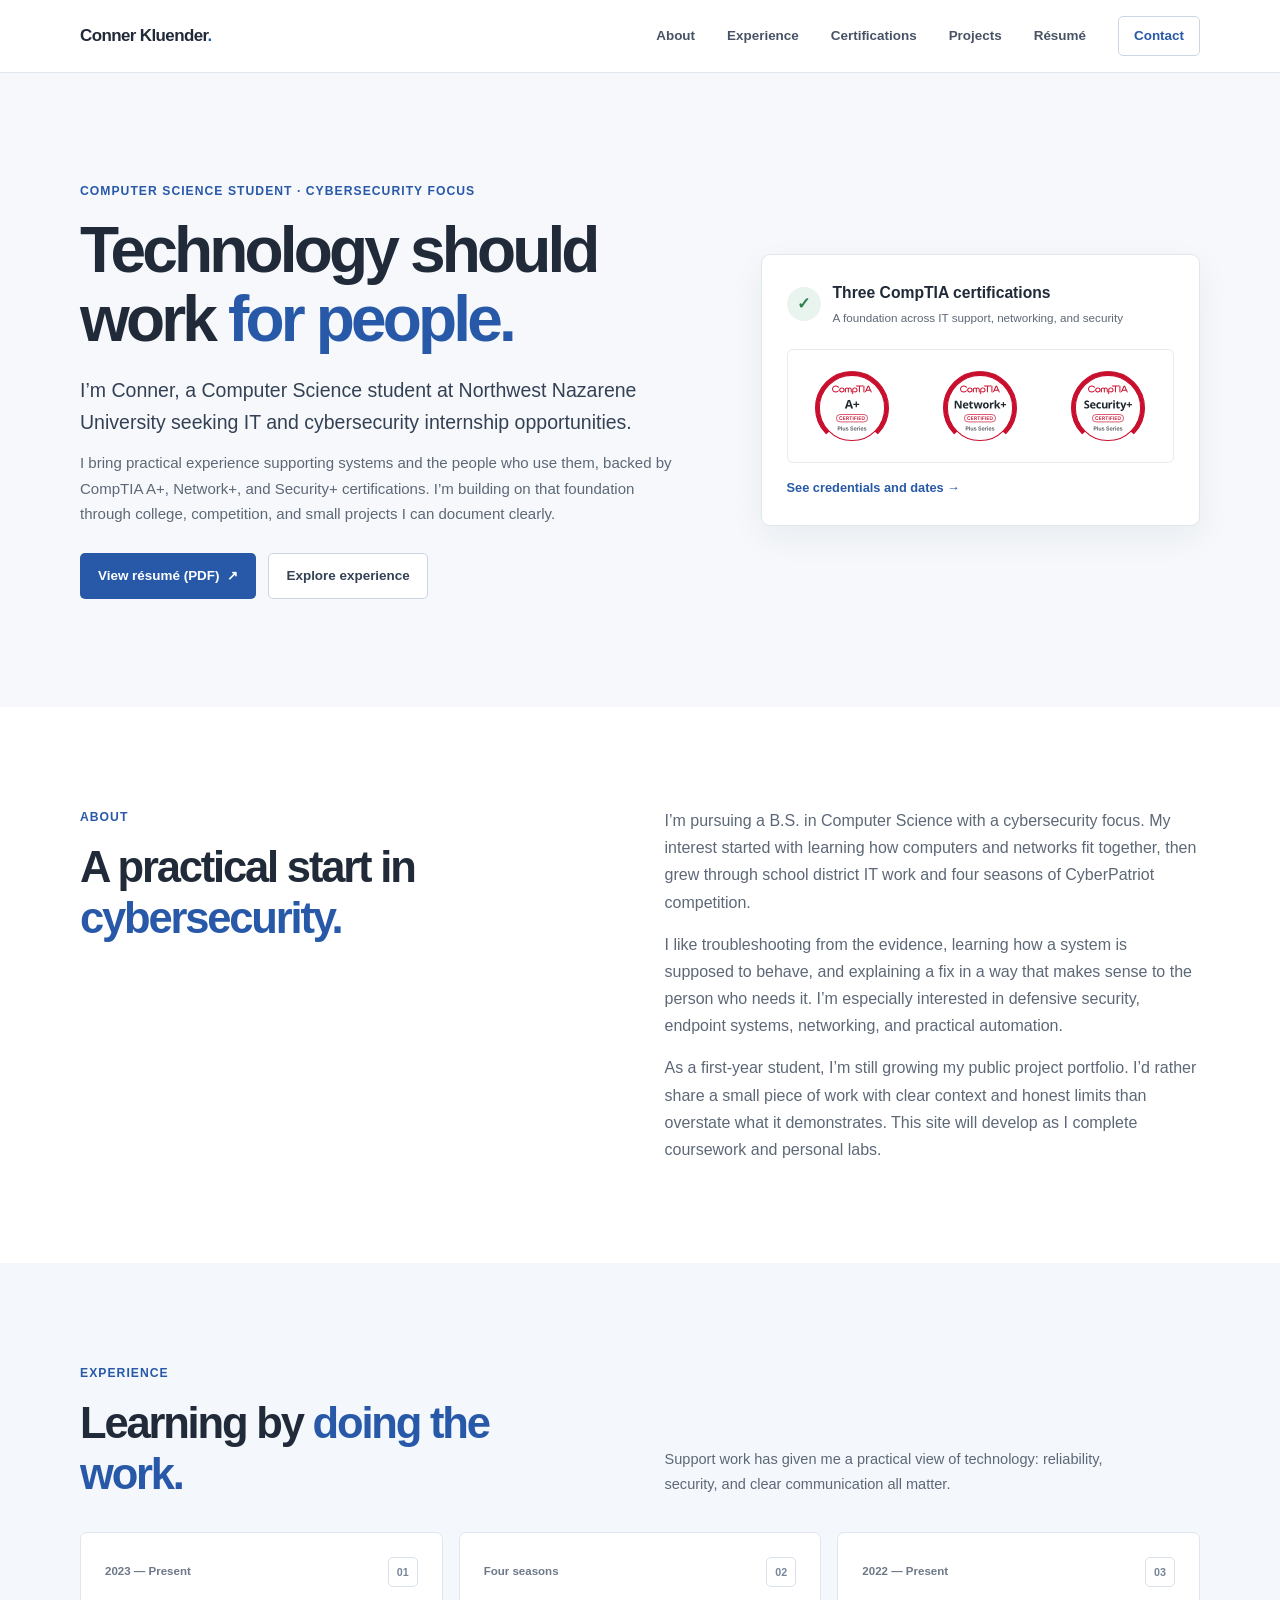
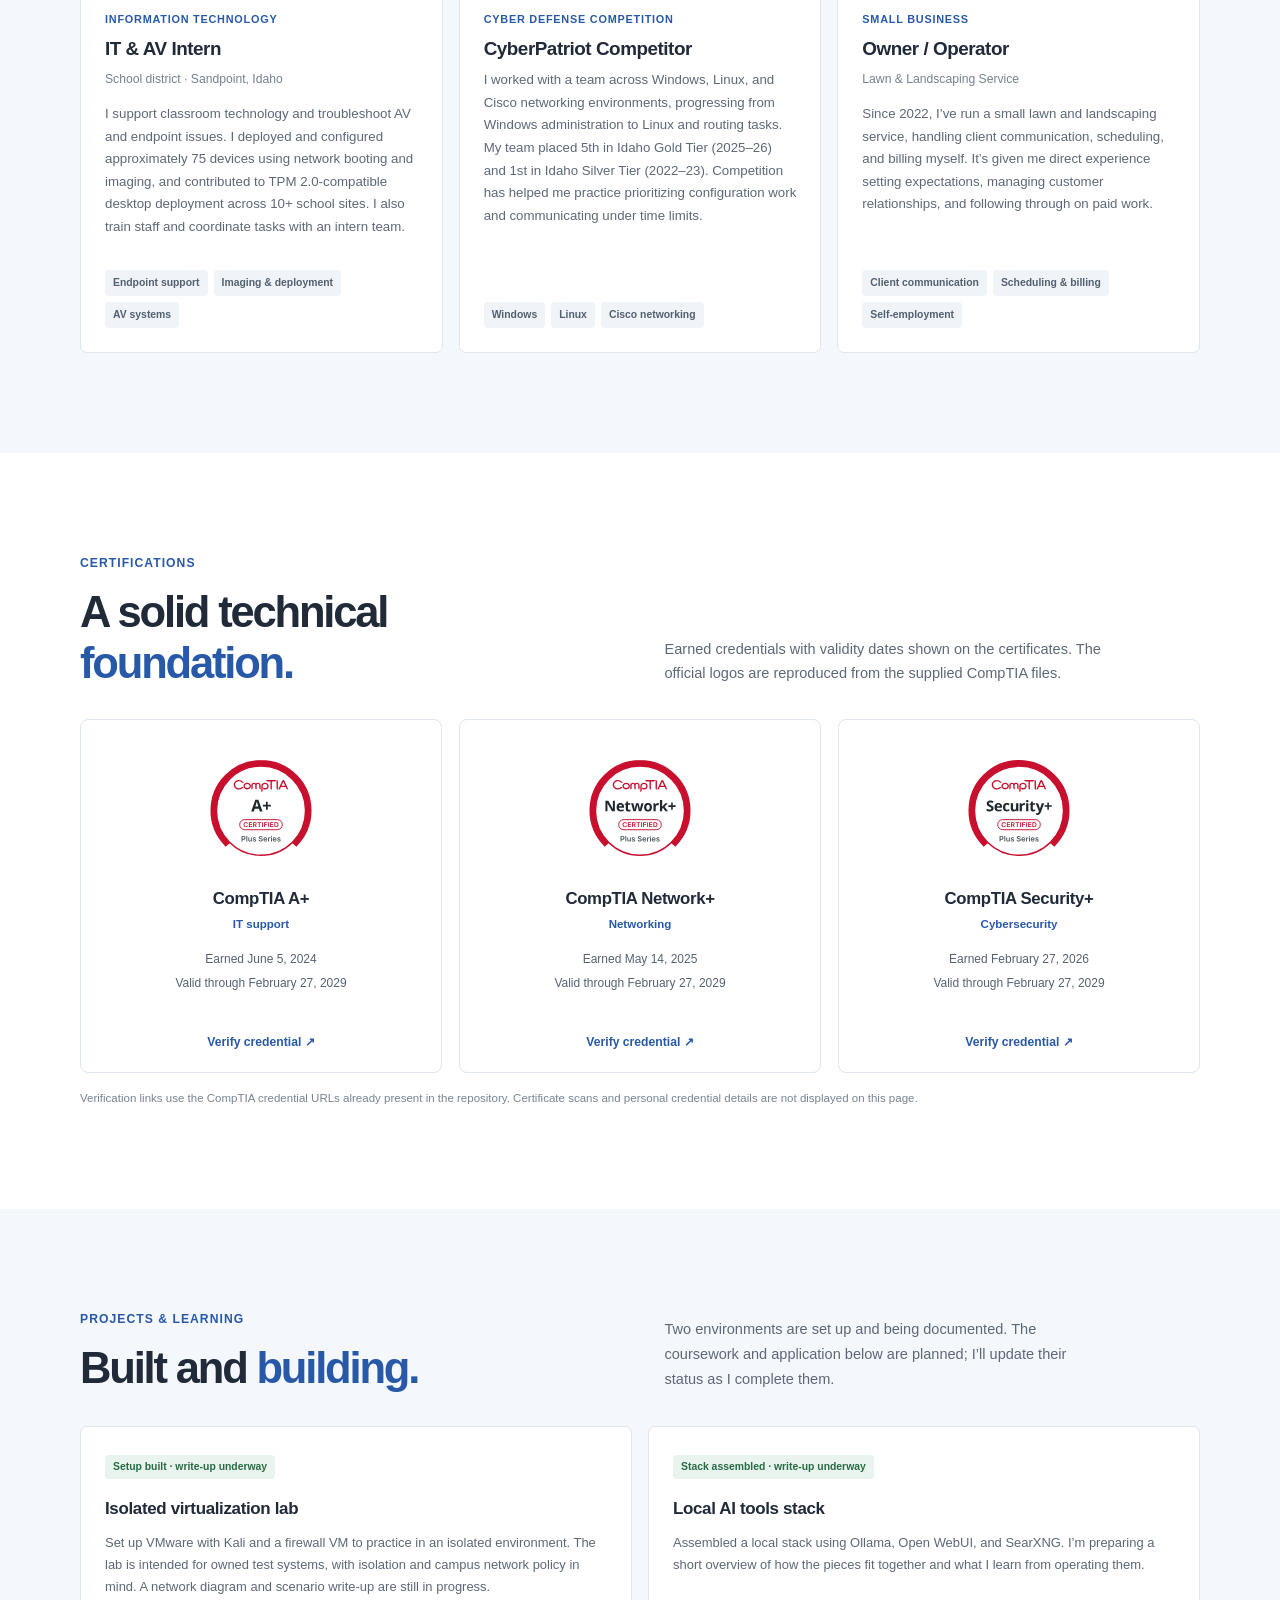
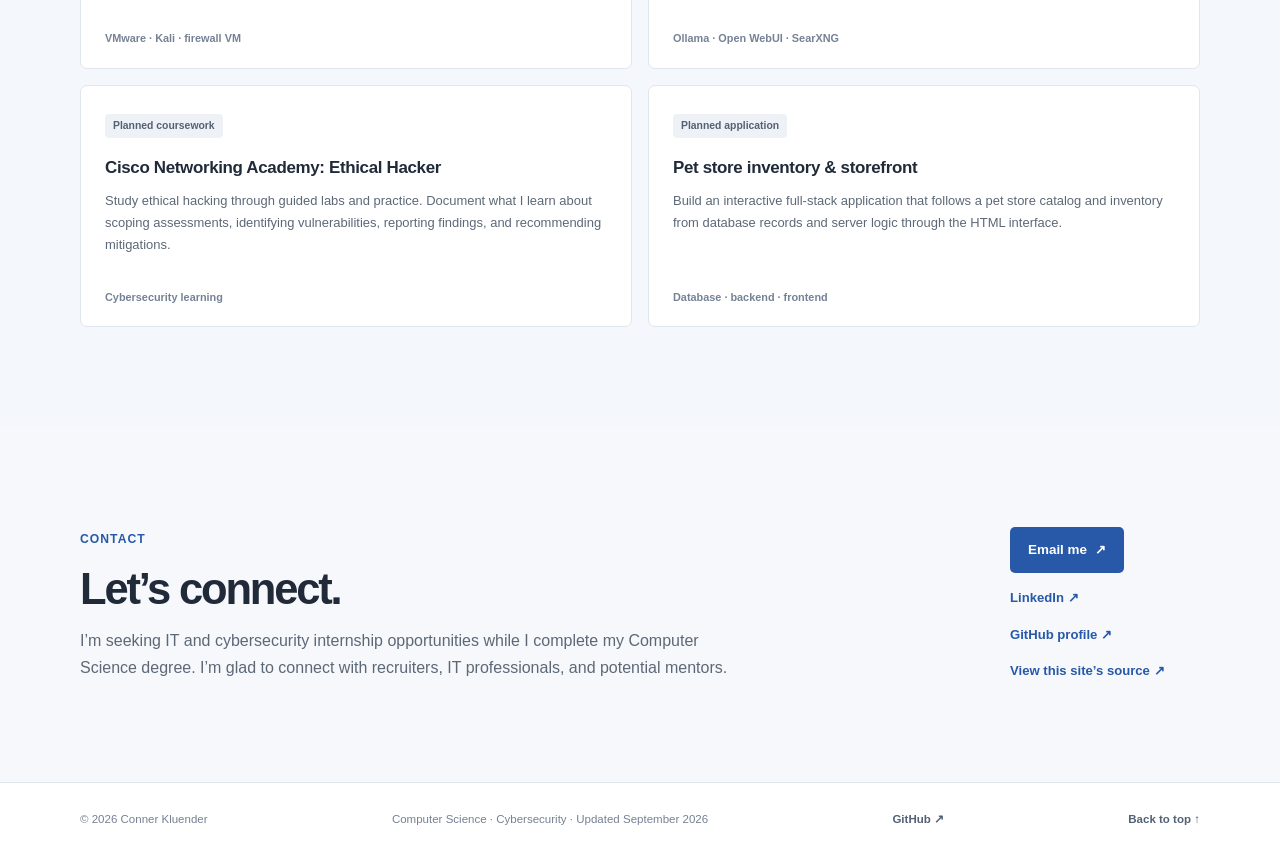
==== commit 66b55e75: "VMware and labs" ====
--- a/index.html
+++ b/index.html
@@ -131,13 +131,14 @@
     <section class="projects section section-soft" id="projects" aria-labelledby="projects-title">
       <div class="container">
         <div class="section-title-row">
-          <div class="section-intro"><p class="eyebrow">Projects &amp; learning</p><h2 id="projects-title">Work in <span>progress.</span></h2></div>
-          <p class="section-note">I’m building my next steps around practical coursework, full-stack development, and safe security lab work. These plans are works in progress, not completed projects.</p>
+          <div class="section-intro"><p class="eyebrow">Projects &amp; learning</p><h2 id="projects-title">Built and <span>building.</span></h2></div>
+          <p class="section-note">Two environments are set up and being documented. The coursework and application below are planned; I’ll update their status as I complete them.</p>
         </div>
         <div class="project-cards">
+          <article class="project-card"><span class="project-status project-status-built">Setup built · write-up underway</span><h3>Isolated virtualization lab</h3><p>Set up VMware with Kali and a firewall VM to practice in an isolated environment. The lab is intended for owned test systems, with isolation and campus network policy in mind. A network diagram and scenario write-up are still in progress.</p><span class="project-kind">VMware · Kali · firewall VM</span></article>
+          <article class="project-card"><span class="project-status project-status-built">Stack assembled · write-up underway</span><h3>Local AI tools stack</h3><p>Assembled a local stack using Ollama, Open WebUI, and SearXNG. I’m preparing a short overview of how the pieces fit together and what I learn from operating them.</p><span class="project-kind">Ollama · Open WebUI · SearXNG</span></article>
           <article class="project-card"><span class="project-status">Planned coursework</span><h3>Cisco Networking Academy: Ethical Hacker</h3><p>Study ethical hacking through guided labs and practice. Document what I learn about scoping assessments, identifying vulnerabilities, reporting findings, and recommending mitigations.</p><span class="project-kind">Cybersecurity learning</span></article>
           <article class="project-card"><span class="project-status">Planned application</span><h3>Pet store inventory &amp; storefront</h3><p>Build an interactive full-stack application that follows a pet store catalog and inventory from database records and server logic through the HTML interface.</p><span class="project-kind">Database · backend · frontend</span></article>
-          <article class="project-card"><span class="project-status">Planned lab</span><h3>Threat simulation &amp; defense</h3><p>Set up an isolated virtual lab, simulate selected threat scenarios against owned test systems, then apply and document defensive controls, observations, and limitations.</p><span class="project-kind">Authorized VM lab · defensive practice</span></article>
         </div>
       </div>
     </section>
@@ -145,11 +146,11 @@
     <section class="contact section" id="contact" aria-labelledby="contact-title">
       <div class="container contact-inner">
         <div><p class="eyebrow">Contact</p><h2 id="contact-title">Let’s connect.</h2><p>I’m seeking IT and cybersecurity internship opportunities while I complete my Computer Science degree. I’m glad to connect with recruiters, IT professionals, and potential mentors.</p></div>
-        <div class="contact-actions"><a class="button button-primary" href="mailto:cskluender@icloud.com">Email me <span aria-hidden="true">↗</span></a><a class="contact-link" href="https://www.linkedin.com/in/conner-kluender-5b7948302" target="_blank" rel="noopener noreferrer">LinkedIn <span aria-hidden="true">↗</span></a><a class="contact-link" href="https://github.com/Connerclue/Connerclue.github.io" target="_blank" rel="noopener noreferrer">View this site’s source on GitHub <span aria-hidden="true">↗</span></a></div>
+        <div class="contact-actions"><a class="button button-primary" href="mailto:cskluender@icloud.com">Email me <span aria-hidden="true">↗</span></a><a class="contact-link" href="https://www.linkedin.com/in/conner-kluender-5b7948302" target="_blank" rel="noopener noreferrer">LinkedIn <span aria-hidden="true">↗</span></a><a class="contact-link" href="https://github.com/Connerclue" target="_blank" rel="noopener noreferrer">GitHub profile <span aria-hidden="true">↗</span></a><a class="contact-link" href="https://github.com/Connerclue/Connerclue.github.io" target="_blank" rel="noopener noreferrer">View this site’s source <span aria-hidden="true">↗</span></a></div>
       </div>
     </section>
   </main>
 
-  <footer class="site-footer"><div class="container footer-inner"><p>© 2026 Conner Kluender</p><p>Computer Science · Cybersecurity · Updated September 2026</p><a href="https://github.com/Connerclue/Connerclue.github.io" target="_blank" rel="noopener noreferrer">GitHub source ↗</a><a href="#top">Back to top ↑</a></div></footer>
+  <footer class="site-footer"><div class="container footer-inner"><p>© 2026 Conner Kluender</p><p>Computer Science · Cybersecurity · Updated September 2026</p><a href="https://github.com/Connerclue" target="_blank" rel="noopener noreferrer">GitHub ↗</a><a href="#top">Back to top ↑</a></div></footer>
 </body>
 </html>
--- a/styles.css
+++ b/styles.css
@@ -86,9 +86,10 @@
 .cert-verify { margin-top: auto; padding-top: 15px; color: var(--blue); font-size: .76rem; font-weight: 700; text-decoration: none; }
 .cert-verify:hover { text-decoration: underline; text-underline-offset: 3px; }
 .cert-footnote { margin: 16px 0 0; color: #788393; font-size: .72rem; }
-.project-cards { display: grid; grid-template-columns: repeat(3, minmax(0, 1fr)); gap: 16px; }
-.project-card { position: relative; min-height: 225px; padding: 24px; border: 1px solid var(--line); border-radius: 7px; background: var(--white); }
+.project-cards { display: grid; grid-template-columns: repeat(2, minmax(0, 1fr)); gap: 16px; }
+.project-card { position: relative; min-height: 240px; padding: 24px 24px 52px; border: 1px solid var(--line); border-radius: 7px; background: var(--white); }
 .project-status { display: inline-block; margin-bottom: 16px; padding: 3px 8px; border-radius: 4px; background: #eef2f7; color: #536174; font-size: .65rem; font-weight: 700; }
+.project-status-built { background: #e9f4ee; color: #286b45; }
 .project-card h3 { margin-bottom: 8px; font-size: 1.06rem; letter-spacing: -.02em; }
 .project-card p { margin-bottom: 18px; color: var(--muted); font-size: .81rem; }
 .project-kind { position: absolute; bottom: 20px; color: #758295; font-size: .68rem; font-weight: 650; }
@@ -120,7 +121,7 @@
   .hero-proof { max-width: 480px; }
   .content-grid, .section-title-row { grid-template-columns: 1fr; gap: 20px; }
   .certification-cards, .project-cards { grid-template-columns: repeat(2, minmax(0, 1fr)); }
-  .certification-card:last-child, .project-card:last-child { grid-column: 1 / -1; }
+  .certification-card:last-child { grid-column: 1 / -1; }
 }
 @media (max-width: 540px) {
   html { scroll-padding-top: 70px; }
@@ -139,7 +140,7 @@
   .experience-card, .experience-card:last-child { grid-column: auto; min-height: 0; }
   .experience-card { padding: 22px; }
   .certification-card, .certification-card:last-child { grid-column: auto; min-height: 340px; }
-  .project-card, .project-card:last-child { grid-column: auto; min-height: 210px; }
+  .project-card { grid-column: auto; min-height: 210px; }
   .contact-inner { align-items: flex-start; flex-direction: column; gap: 26px; }
   .contact-actions { flex-direction: row; align-items: center; }
   .footer-inner { min-height: 90px; flex-wrap: wrap; justify-content: flex-start; padding: 14px 0; }
